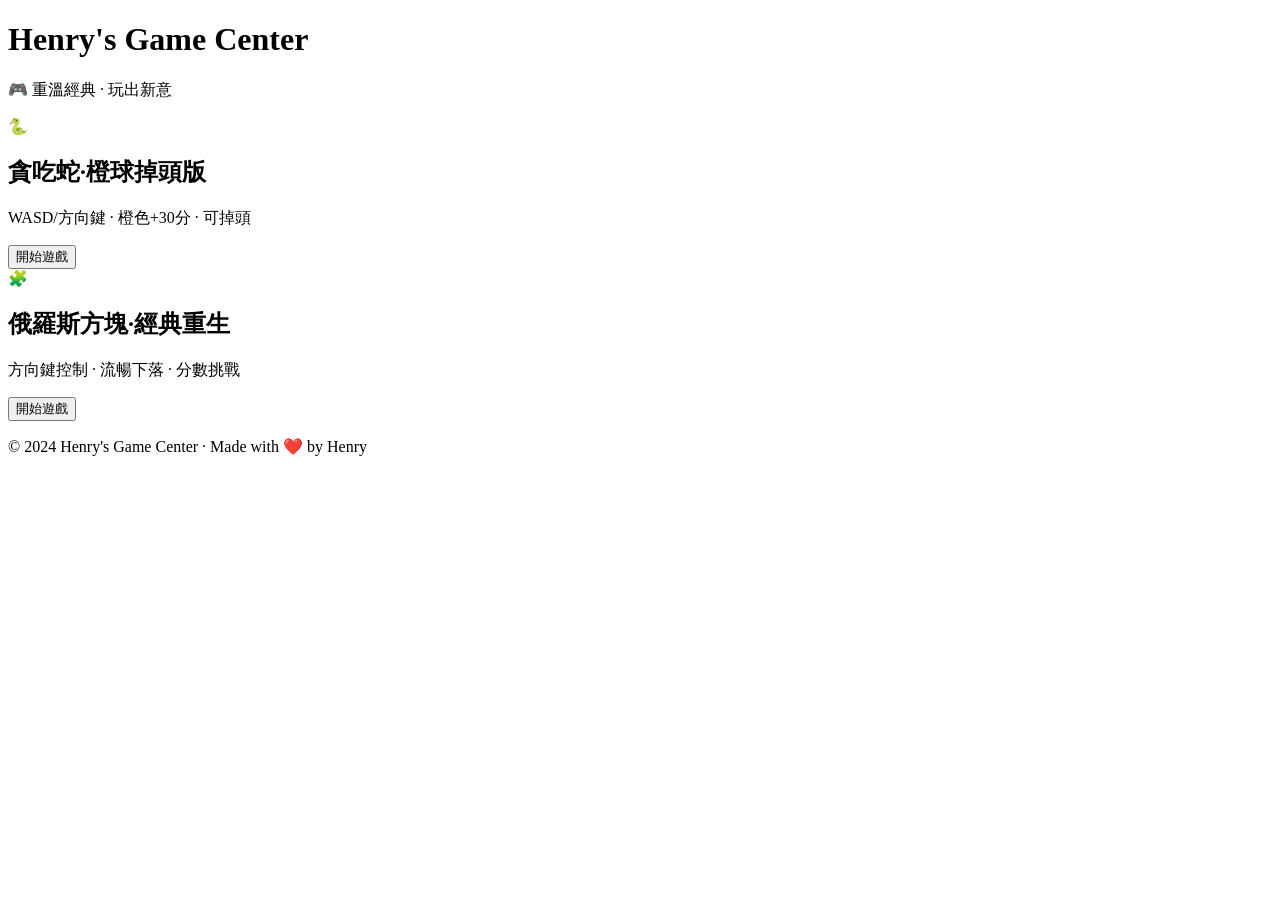
==== index.html @ 5baf3729 "新增一個game centre" ====
<!DOCTYPE html>
<html lang="zh-TW">
<head>
    <meta charset="UTF-8">
    <meta name="viewport" content="width=device-width, initial-scale=1.0">
    <title>Henry's Game Center</title>
    <link rel="stylesheet" href="style.css">
</head>
<body>
    <!-- Google Stitch 生成的 Header -->
    <header class="site-header">
        <h1>Henry's Game Center</h1>
        <p class="slogan">🎮 重溫經典 · 玩出新意</p>
    </header>

    <!-- 遊戲卡片區 - 由 Roo Code 動態載入 -->
    <main id="game-container">
        <div class="games-grid">
            <!-- 貪吃蛇卡片 -->
            <div class="game-card" data-game="snake">
                <div class="game-icon">🐍</div>
                <h2>貪吃蛇·橙球掉頭版</h2>
                <p>WASD/方向鍵 · 橙色+30分 · 可掉頭</p>
                <button class="play-btn" onclick="loadGame('snake')">開始遊戲</button>
            </div>

            <!-- 俄羅斯方塊卡片 -->
            <div class="game-card" data-game="tetris">
                <div class="game-icon">🧩</div>
                <h2>俄羅斯方塊·經典重生</h2>
                <p>方向鍵控制 · 流暢下落 · 分數挑戰</p>
                <button class="play-btn" onclick="loadGame('tetris')">開始遊戲</button>
            </div>
        </div>
    </main>

    <!-- 遊戲嵌入區域 - Roo Code 會將遊戲載入這裡 -->
    <div id="game-frame" style="display: none;">
        <button class="back-btn" onclick="backToLobby()">← 返回大廳</button>
        <iframe id="game-iframe" src="" frameborder="0"></iframe>
    </div>

    <!-- Footer -->
    <footer>
        <p>© 2024 Henry's Game Center · Made with ❤️ by Henry</p>
    </footer>

    <script src="script.js"></script>
    <script src=".roo/loader.js"></script> <!-- Roo Code 載入器 -->
</body>
</html>
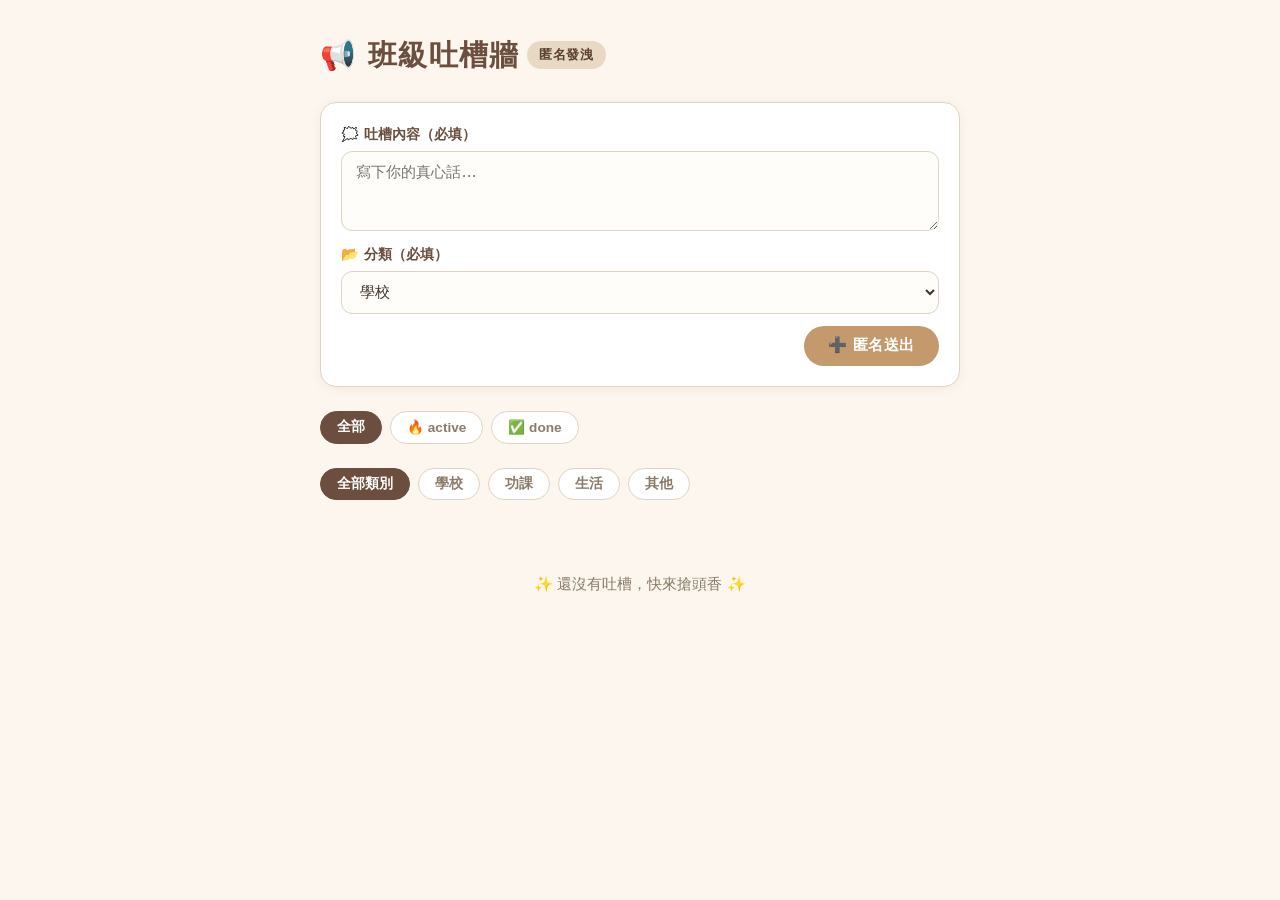
==== commit 4eebcd34: "Update index.html" ====
--- a/index.html
+++ b/index.html
@@ -3,49 +3,563 @@
 <head>
     <meta charset="UTF-8">
     <meta name="viewport" content="width=device-width, initial-scale=1.0">
-    <title>Henry's Game Center</title>
-    <link rel="stylesheet" href="style.css">
+    <title>班級吐槽牆</title>
+    <style>
+        :root {
+            --bg: #fdf6ee;
+            --card-bg: #ffffff;
+            --card-done-bg: #f2ede5;
+            --primary: #6b4e3d;
+            --accent: #c49a6c;
+            --accent-hover: #b07d4b;
+            --border: #e0d3c1;
+            --text: #3e3328;
+            --text-light: #8b7a67;
+            --radius: 1rem;
+            --shadow: 0 2px 12px rgba(80, 50, 20, 0.06);
+        }
+
+        * {
+            margin: 0;
+            padding: 0;
+            box-sizing: border-box;
+        }
+
+        body {
+            font-family: 'Segoe UI', 'Noto Sans TC', 'PingFang TC', 'Microsoft JhengHei', system-ui, sans-serif;
+            background: var(--bg);
+            color: var(--text);
+            min-height: 100vh;
+            display: flex;
+            justify-content: center;
+            padding: 2rem 1rem;
+            line-height: 1.6;
+        }
+
+        .app-container {
+            width: 100%;
+            max-width: 640px;
+            display: flex;
+            flex-direction: column;
+            gap: 1.5rem;
+        }
+
+        .header {
+            display: flex;
+            align-items: center;
+            gap: 0.5rem;
+        }
+        .header h1 {
+            font-size: 1.8rem;
+            font-weight: 800;
+            color: var(--primary);
+            letter-spacing: 0.04em;
+        }
+        .header .badge {
+            background: #e8d9c5;
+            color: #5a4030;
+            font-size: 0.8rem;
+            font-weight: 700;
+            padding: 0.25rem 0.75rem;
+            border-radius: 100px;
+            letter-spacing: 0.05em;
+        }
+
+        .form-card {
+            background: var(--card-bg);
+            border: 1px solid var(--border);
+            border-radius: var(--radius);
+            padding: 1.25rem;
+            box-shadow: var(--shadow);
+            display: flex;
+            flex-direction: column;
+            gap: 0.75rem;
+        }
+        .form-row {
+            display: flex;
+            flex-direction: column;
+            gap: 0.3rem;
+        }
+        .form-row label {
+            font-weight: 600;
+            font-size: 0.9rem;
+            color: var(--primary);
+        }
+        .form-row textarea,
+        .form-row select {
+            width: 100%;
+            padding: 0.65rem 0.9rem;
+            border: 1.5px solid var(--border);
+            border-radius: 0.7rem;
+            font-size: 0.95rem;
+            font-family: inherit;
+            background: #fffdf9;
+            color: var(--text);
+            resize: vertical;
+            transition: border 0.2s;
+        }
+        .form-row textarea:focus,
+        .form-row select:focus {
+            outline: none;
+            border-color: var(--accent);
+            box-shadow: 0 0 0 3px rgba(196, 154, 108, 0.15);
+        }
+        .form-row textarea {
+            min-height: 80px;
+        }
+        .btn-submit {
+            align-self: flex-end;
+            background: var(--accent);
+            color: #fff;
+            border: none;
+            padding: 0.6rem 1.5rem;
+            border-radius: 100px;
+            font-size: 0.95rem;
+            font-weight: 700;
+            cursor: pointer;
+            letter-spacing: 0.04em;
+            transition: background 0.2s, transform 0.1s;
+        }
+        .btn-submit:hover {
+            background: var(--accent-hover);
+        }
+        .btn-submit:active {
+            transform: scale(0.97);
+        }
+
+        .filter-bar {
+            display: flex;
+            flex-wrap: wrap;
+            gap: 0.5rem;
+        }
+        .filter-btn {
+            background: var(--card-bg);
+            border: 1.5px solid var(--border);
+            padding: 0.4rem 1rem;
+            border-radius: 100px;
+            font-size: 0.85rem;
+            font-weight: 600;
+            cursor: pointer;
+            color: var(--text-light);
+            transition: all 0.2s;
+            white-space: nowrap;
+        }
+        .filter-btn:hover {
+            border-color: var(--accent);
+            color: var(--primary);
+        }
+        .filter-btn.active {
+            background: var(--primary);
+            color: #fff;
+            border-color: var(--primary);
+        }
+
+        .record-list {
+            display: flex;
+            flex-direction: column;
+            gap: 0.9rem;
+        }
+        .empty-state {
+            text-align: center;
+            color: var(--text-light);
+            padding: 3rem 1rem;
+            font-size: 0.95rem;
+        }
+
+        .record-card {
+            background: var(--card-bg);
+            border: 1.5px solid var(--border);
+            border-radius: var(--radius);
+            padding: 1rem 1.15rem;
+            box-shadow: var(--shadow);
+            display: flex;
+            flex-direction: column;
+            gap: 0.5rem;
+            transition: opacity 0.25s, background 0.25s;
+        }
+        .record-card.done {
+            background: var(--card-done-bg);
+            opacity: 0.7;
+        }
+        .record-card.done .record-content {
+            text-decoration: line-through;
+        }
+        .record-meta {
+            display: flex;
+            justify-content: space-between;
+            align-items: center;
+            flex-wrap: wrap;
+            gap: 0.4rem;
+            font-size: 0.78rem;
+            color: var(--text-light);
+        }
+        .record-category {
+            background: #f0e4d5;
+            color: #5e4532;
+            padding: 0.15rem 0.7rem;
+            border-radius: 100px;
+            font-weight: 700;
+            font-size: 0.75rem;
+            letter-spacing: 0.03em;
+        }
+        .record-status {
+            font-weight: 700;
+            font-size: 0.75rem;
+            padding: 0.15rem 0.7rem;
+            border-radius: 100px;
+        }
+        .record-status.active {
+            background: #d4e7d0;
+            color: #2d5a27;
+        }
+        .record-status.done {
+            background: #e5ded5;
+            color: #6b5e4f;
+        }
+        .record-content {
+            font-size: 1rem;
+            white-space: pre-wrap;
+            word-break: break-word;
+            color: var(--text);
+        }
+        .record-actions {
+            display: flex;
+            gap: 0.5rem;
+            flex-wrap: wrap;
+            align-items: center;
+        }
+        .btn-sm {
+            border: 1.5px solid var(--border);
+            background: #fffdf9;
+            padding: 0.3rem 0.8rem;
+            border-radius: 100px;
+            font-size: 0.8rem;
+            font-weight: 600;
+            cursor: pointer;
+            transition: all 0.2s;
+            white-space: nowrap;
+            color: var(--text);
+        }
+        .btn-sm:hover {
+            border-color: var(--accent);
+            background: #fefaf3;
+        }
+        .btn-like {
+            border-color: #e8c8a0;
+            background: #fff7ed;
+            color: #8b5e34;
+        }
+        .btn-like:hover {
+            background: #fdebd5;
+            border-color: #d4a574;
+        }
+        .btn-toggle {
+            border-color: #c7b9a8;
+        }
+        .record-likes {
+            font-weight: 700;
+            font-size: 0.85rem;
+            color: #8b5e34;
+            min-width: 2.5rem;
+            text-align: center;
+        }
+
+        @media (max-width: 480px) {
+            .header h1 {
+                font-size: 1.4rem;
+            }
+            .form-card {
+                padding: 1rem;
+            }
+        }
+    </style>
 </head>
 <body>
-    <!-- Google Stitch 生成的 Header -->
-    <header class="site-header">
-        <h1>Henry's Game Center</h1>
-        <p class="slogan">🎮 重溫經典 · 玩出新意</p>
-    </header>
-
-    <!-- 遊戲卡片區 - 由 Roo Code 動態載入 -->
-    <main id="game-container">
-        <div class="games-grid">
-            <!-- 貪吃蛇卡片 -->
-            <div class="game-card" data-game="snake">
-                <div class="game-icon">🐍</div>
-                <h2>貪吃蛇·橙球掉頭版</h2>
-                <p>WASD/方向鍵 · 橙色+30分 · 可掉頭</p>
-                <button class="play-btn" onclick="loadGame('snake')">開始遊戲</button>
+    <div class="app-container">
+        <!-- header -->
+        <div class="header">
+            <h1>📢 班級吐槽牆</h1>
+            <span class="badge">匿名發洩</span>
+        </div>
+
+        <!-- form -->
+        <div class="form-card" id="formCard">
+            <div class="form-row">
+                <label for="contentInput">🗯️ 吐槽內容（必填）</label>
+                <textarea id="contentInput" placeholder="寫下你的真心話…" maxlength="300"></textarea>
             </div>
-
-            <!-- 俄羅斯方塊卡片 -->
-            <div class="game-card" data-game="tetris">
-                <div class="game-icon">🧩</div>
-                <h2>俄羅斯方塊·經典重生</h2>
-                <p>方向鍵控制 · 流暢下落 · 分數挑戰</p>
-                <button class="play-btn" onclick="loadGame('tetris')">開始遊戲</button>
+            <div class="form-row">
+                <label for="categorySelect">📂 分類（必填）</label>
+                <select id="categorySelect">
+                    <option value="學校">學校</option>
+                    <option value="功課">功課</option>
+                    <option value="生活">生活</option>
+                    <option value="其他">其他</option>
+                </select>
             </div>
+            <button class="btn-submit" id="submitBtn">➕ 匿名送出</button>
         </div>
-    </main>
-
-    <!-- 遊戲嵌入區域 - Roo Code 會將遊戲載入這裡 -->
-    <div id="game-frame" style="display: none;">
-        <button class="back-btn" onclick="backToLobby()">← 返回大廳</button>
-        <iframe id="game-iframe" src="" frameborder="0"></iframe>
+
+        <!-- filter: status -->
+        <div class="filter-bar" id="statusFilterBar">
+            <button class="filter-btn active" data-status="全部">全部</button>
+            <button class="filter-btn" data-status="active">🔥 active</button>
+            <button class="filter-btn" data-status="done">✅ done</button>
+        </div>
+
+        <!-- filter: category -->
+        <div class="filter-bar" id="categoryFilterBar">
+            <button class="filter-btn active" data-category="全部">全部類別</button>
+            <button class="filter-btn" data-category="學校">學校</button>
+            <button class="filter-btn" data-category="功課">功課</button>
+            <button class="filter-btn" data-category="生活">生活</button>
+            <button class="filter-btn" data-category="其他">其他</button>
+        </div>
+
+        <!-- record list -->
+        <div class="record-list" id="recordList"></div>
     </div>
 
-    <!-- Footer -->
-    <footer>
-        <p>© 2024 Henry's Game Center · Made with ❤️ by Henry</p>
-    </footer>
-
-    <script src="script.js"></script>
-    <script src=".roo/loader.js"></script> <!-- Roo Code 載入器 -->
+    <script>
+        (() => {
+            // ==================== 常數 ====================
+            const STORAGE_KEY = 'records';
+
+            // ==================== DOM refs ====================
+            const contentInput = document.getElementById('contentInput');
+            const categorySelect = document.getElementById('categorySelect');
+            const submitBtn = document.getElementById('submitBtn');
+            const recordListEl = document.getElementById('recordList');
+            const statusFilterBar = document.getElementById('statusFilterBar');
+            const categoryFilterBar = document.getElementById('categoryFilterBar');
+
+            // ==================== 狀態 ====================
+            let statusFilter = '全部';
+            let categoryFilter = '全部';
+
+            // ==================== Core Functions ====================
+
+            /**
+             * loadData()
+             * 從 localStorage 讀取 records array；沒有資料就回傳 []
+             */
+            function loadData() {
+                try {
+                    const raw = localStorage.getItem(STORAGE_KEY);
+                    if (!raw) return [];
+                    const parsed = JSON.parse(raw);
+                    return Array.isArray(parsed) ? parsed : [];
+                } catch (e) {
+                    console.warn('loadData 失敗', e);
+                    return [];
+                }
+            }
+
+            /**
+             * persistData(records)
+             * 內部輔助：將 records array 寫入 localStorage
+             */
+            function persistData(records) {
+                localStorage.setItem(STORAGE_KEY, JSON.stringify(records));
+            }
+
+            /**
+             * createRecord(formData)
+             * 根據表單內容建立一筆新 record object（不儲存）
+             */
+            function createRecord(formData) {
+                return {
+                    id: generateId(),
+                    createdAt: new Date().toISOString(),
+                    status: 'active',
+                    content: formData.content.trim(),
+                    category: formData.category,
+                    likes: 0,
+                };
+            }
+
+            /**
+             * saveData(record)
+             * 只負責新增一筆 record 到 records array，然後寫入 localStorage
+             */
+            function saveData(record) {
+                const records = loadData();
+                records.unshift(record);
+                persistData(records);
+            }
+
+            /**
+             * updateRecord(id, changes)
+             * 只負責更新一筆 record，然後寫入 localStorage
+             */
+            function updateRecord(id, changes) {
+                const records = loadData();
+                const idx = records.findIndex(r => r.id === id);
+                if (idx === -1) return false;
+                records[idx] = { ...records[idx], ...changes };
+                persistData(records);
+                return true;
+            }
+
+            /** 產生唯一 id */
+            function generateId() {
+                return Date.now().toString(36) + '-' + Math.random().toString(36).substring(2, 8);
+            }
+
+            // ==================== 過濾邏輯 ====================
+            function getFilteredRecords() {
+                const all = loadData();
+                return all.filter(r => {
+                    if (statusFilter !== '全部' && r.status !== statusFilter) return false;
+                    if (categoryFilter !== '全部' && r.category !== categoryFilter) return false;
+                    return true;
+                });
+            }
+
+            // ==================== 渲染 ====================
+
+            /**
+             * renderList(recordsToShow)
+             * 把 records 顯示到頁面
+             */
+            function renderList(recordsToShow) {
+                const records = recordsToShow !== undefined ? recordsToShow : getFilteredRecords();
+
+                if (!records.length) {
+                    recordListEl.innerHTML = '<div class="empty-state">✨ 還沒有吐槽，快來搶頭香 ✨</div>';
+                    return;
+                }
+
+                const sorted = [...records].sort((a, b) => new Date(b.createdAt) - new Date(a.createdAt));
+
+                recordListEl.innerHTML = sorted.map(r => {
+                    const isDone = r.status === 'done';
+                    const cardClass = isDone ? 'record-card done' : 'record-card';
+                    const statusClass = isDone ? 'record-status done' : 'record-status active';
+                    const statusText = isDone ? '已完成' : 'active';
+                    const timeStr = new Date(r.createdAt).toLocaleString('zh-TW', {
+                        year: 'numeric', month: '2-digit', day: '2-digit',
+                        hour: '2-digit', minute: '2-digit',
+                    });
+
+                    return `
+                        <div class="${cardClass}" data-id="${escapeAttr(r.id)}">
+                            <div class="record-meta">
+                                <span class="record-category">📌 ${escapeHtml(r.category)}</span>
+                                <span>${escapeHtml(timeStr)}</span>
+                                <span class="${statusClass}">${statusText}</span>
+                            </div>
+                            <div class="record-content">${escapeHtml(r.content)}</div>
+                            <div class="record-actions">
+                                <button class="btn-sm btn-like" data-action="like" data-id="${escapeAttr(r.id)}">
+                                    👍 +1
+                                </button>
+                                <span class="record-likes">❤️ ${r.likes ?? 0}</span>
+                                <button class="btn-sm btn-toggle" data-action="toggle" data-id="${escapeAttr(r.id)}">
+                                    ${isDone ? '🔄 恢復 active' : '✔️ 標記完成'}
+                                </button>
+                            </div>
+                        </div>
+                    `;
+                }).join('');
+            }
+
+            // ==================== HTML 轉義 ====================
+            function escapeHtml(str) {
+                const map = { '&': '&amp;', '<': '&lt;', '>': '&gt;', '"': '&quot;', "'": '&#039;' };
+                return String(str).replace(/[&<>"']/g, c => map[c]);
+            }
+            function escapeAttr(str) {
+                return String(str).replace(/"/g, '&quot;');
+            }
+
+            // ==================== 事件處理 ====================
+            function handleSubmit() {
+                const content = contentInput.value.trim();
+                if (!content) {
+                    alert('請填寫吐槽內容！');
+                    contentInput.focus();
+                    return;
+                }
+                const category = categorySelect.value;
+                const record = createRecord({ content, category });
+                saveData(record);
+
+                contentInput.value = '';
+                categorySelect.value = '學校';
+
+                renderList();
+            }
+
+            function handleRecordClick(e) {
+                const btn = e.target.closest('button');
+                if (!btn) return;
+                const action = btn.dataset.action;
+                const id = btn.dataset.id;
+                if (!id || !action) return;
+
+                if (action === 'like') {
+                    const records = loadData();
+                    const target = records.find(r => r.id === id);
+                    if (target) {
+                        updateRecord(id, { likes: (target.likes ?? 0) + 1 });
+                        renderList();
+                    }
+                } else if (action === 'toggle') {
+                    const records = loadData();
+                    const target = records.find(r => r.id === id);
+                    if (target) {
+                        const newStatus = target.status === 'active' ? 'done' : 'active';
+                        updateRecord(id, { status: newStatus });
+                        renderList();
+                    }
+                }
+            }
+
+            function handleStatusFilter(e) {
+                const btn = e.target.closest('button');
+                if (!btn || !btn.dataset.status) return;
+                statusFilter = btn.dataset.status;
+                updateFilterUI();
+                renderList();
+            }
+
+            function handleCategoryFilter(e) {
+                const btn = e.target.closest('button');
+                if (!btn || !btn.dataset.category) return;
+                categoryFilter = btn.dataset.category;
+                updateFilterUI();
+                renderList();
+            }
+
+            function updateFilterUI() {
+                statusFilterBar.querySelectorAll('button').forEach(b => {
+                    b.classList.toggle('active', b.dataset.status === statusFilter);
+                });
+                categoryFilterBar.querySelectorAll('button').forEach(b => {
+                    b.classList.toggle('active', b.dataset.category === categoryFilter);
+                });
+            }
+
+            // ==================== 初始化 ====================
+            function init() {
+                submitBtn.addEventListener('click', handleSubmit);
+                contentInput.addEventListener('keydown', (e) => {
+                    if ((e.ctrlKey || e.metaKey) && e.key === 'Enter') {
+                        e.preventDefault();
+                        handleSubmit();
+                    }
+                });
+                recordListEl.addEventListener('click', handleRecordClick);
+                statusFilterBar.addEventListener('click', handleStatusFilter);
+                categoryFilterBar.addEventListener('click', handleCategoryFilter);
+
+                updateFilterUI();
+                renderList();
+            }
+
+            init();
+        })();
+    </script>
 </body>
-</html>+</html>
